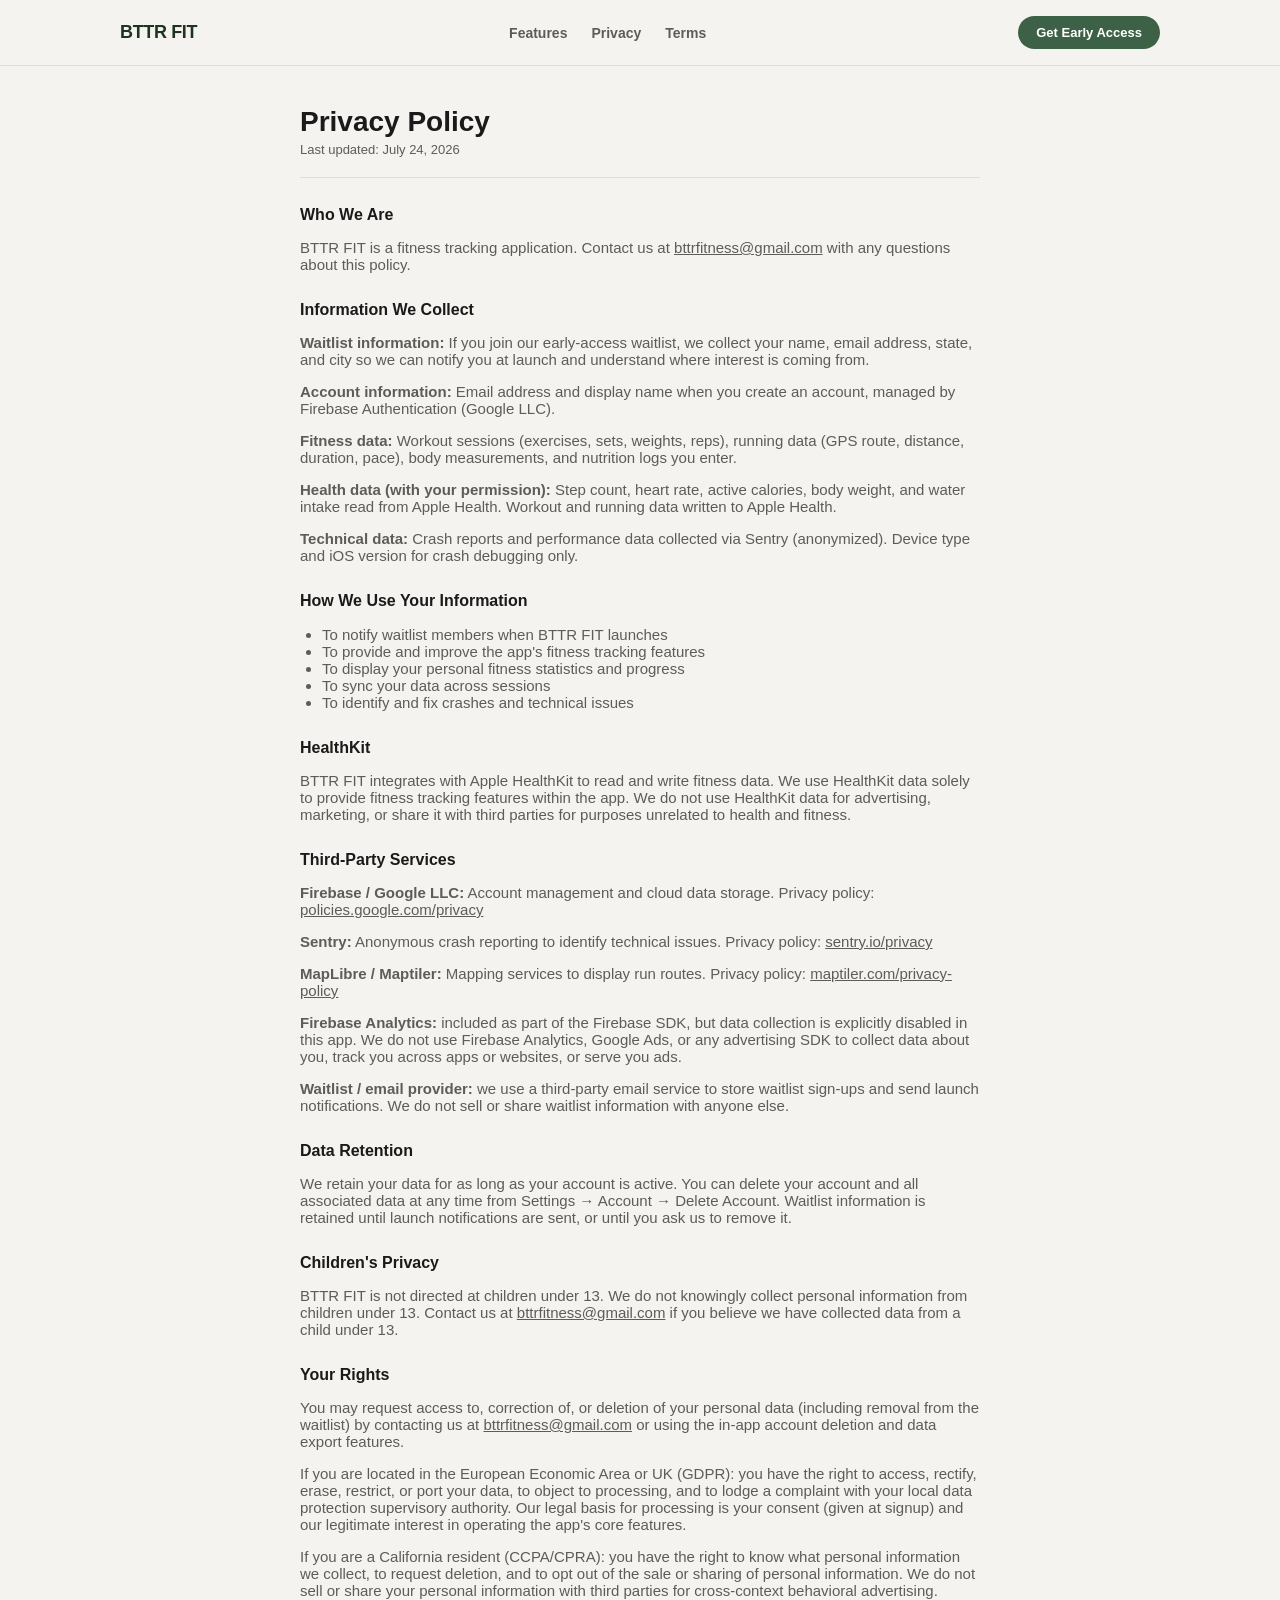
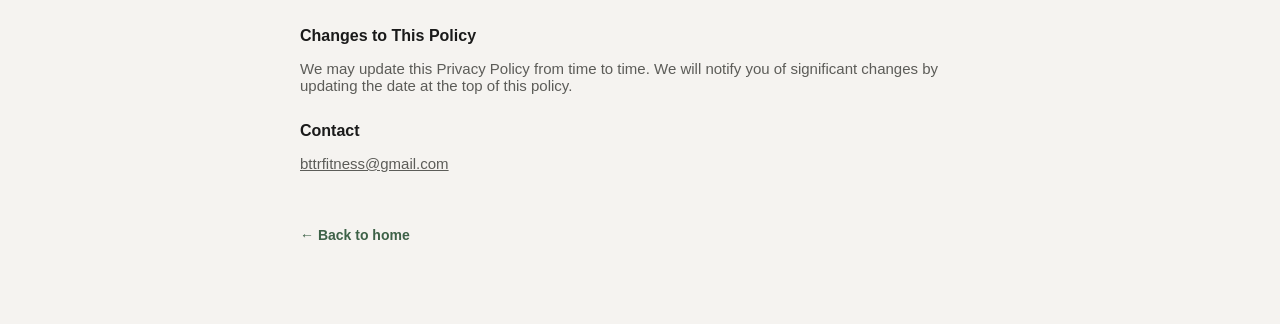
==== privacy.html @ d4135ac4 "Build real landing page: hero, waitlist form, features, privacy/terms" ====
<!doctype html>
<html lang="en">
<head>
<meta charset="UTF-8">
<meta name="viewport" content="width=device-width, initial-scale=1">
<title>Privacy Policy — BTTR FIT</title>
<link rel="stylesheet" href="style.css">
</head>
<body>

<nav class="nav">
  <div class="nav-inner">
    <a class="logo" href="index.html">BTTR FIT</a>
    <div class="nav-links">
      <a href="index.html#features">Features</a>
      <a href="privacy.html">Privacy</a>
      <a href="terms.html">Terms</a>
    </div>
    <a class="nav-cta" href="index.html#waitlist">Get Early Access</a>
  </div>
</nav>

<div class="legal-wrap">
  <h1>Privacy Policy</h1>
  <p class="updated">Last updated: July 24, 2026</p>
  <hr>

  <h2>Who We Are</h2>
  <p>BTTR FIT is a fitness tracking application. Contact us at <a href="mailto:bttrfitness@gmail.com">bttrfitness@gmail.com</a> with any questions about this policy.</p>

  <h2>Information We Collect</h2>
  <p><strong>Waitlist information:</strong> If you join our early-access waitlist, we collect your name, email address, state, and city so we can notify you at launch and understand where interest is coming from.</p>
  <p><strong>Account information:</strong> Email address and display name when you create an account, managed by Firebase Authentication (Google LLC).</p>
  <p><strong>Fitness data:</strong> Workout sessions (exercises, sets, weights, reps), running data (GPS route, distance, duration, pace), body measurements, and nutrition logs you enter.</p>
  <p><strong>Health data (with your permission):</strong> Step count, heart rate, active calories, body weight, and water intake read from Apple Health. Workout and running data written to Apple Health.</p>
  <p><strong>Technical data:</strong> Crash reports and performance data collected via Sentry (anonymized). Device type and iOS version for crash debugging only.</p>

  <h2>How We Use Your Information</h2>
  <ul>
    <li>To notify waitlist members when BTTR FIT launches</li>
    <li>To provide and improve the app's fitness tracking features</li>
    <li>To display your personal fitness statistics and progress</li>
    <li>To sync your data across sessions</li>
    <li>To identify and fix crashes and technical issues</li>
  </ul>

  <h2>HealthKit</h2>
  <p>BTTR FIT integrates with Apple HealthKit to read and write fitness data. We use HealthKit data solely to provide fitness tracking features within the app. We do not use HealthKit data for advertising, marketing, or share it with third parties for purposes unrelated to health and fitness.</p>

  <h2>Third-Party Services</h2>
  <p><strong>Firebase / Google LLC:</strong> Account management and cloud data storage. Privacy policy: <a href="https://policies.google.com/privacy">policies.google.com/privacy</a></p>
  <p><strong>Sentry:</strong> Anonymous crash reporting to identify technical issues. Privacy policy: <a href="https://sentry.io/privacy/">sentry.io/privacy</a></p>
  <p><strong>MapLibre / Maptiler:</strong> Mapping services to display run routes. Privacy policy: <a href="https://www.maptiler.com/privacy-policy/">maptiler.com/privacy-policy</a></p>
  <p><strong>Firebase Analytics:</strong> included as part of the Firebase SDK, but data collection is explicitly disabled in this app. We do not use Firebase Analytics, Google Ads, or any advertising SDK to collect data about you, track you across apps or websites, or serve you ads.</p>
  <p><strong>Waitlist / email provider:</strong> we use a third-party email service to store waitlist sign-ups and send launch notifications. We do not sell or share waitlist information with anyone else.</p>

  <h2>Data Retention</h2>
  <p>We retain your data for as long as your account is active. You can delete your account and all associated data at any time from Settings → Account → Delete Account. Waitlist information is retained until launch notifications are sent, or until you ask us to remove it.</p>

  <h2>Children's Privacy</h2>
  <p>BTTR FIT is not directed at children under 13. We do not knowingly collect personal information from children under 13. Contact us at <a href="mailto:bttrfitness@gmail.com">bttrfitness@gmail.com</a> if you believe we have collected data from a child under 13.</p>

  <h2>Your Rights</h2>
  <p>You may request access to, correction of, or deletion of your personal data (including removal from the waitlist) by contacting us at <a href="mailto:bttrfitness@gmail.com">bttrfitness@gmail.com</a> or using the in-app account deletion and data export features.</p>
  <p>If you are located in the European Economic Area or UK (GDPR): you have the right to access, rectify, erase, restrict, or port your data, to object to processing, and to lodge a complaint with your local data protection supervisory authority. Our legal basis for processing is your consent (given at signup) and our legitimate interest in operating the app's core features.</p>
  <p>If you are a California resident (CCPA/CPRA): you have the right to know what personal information we collect, to request deletion, and to opt out of the sale or sharing of personal information. We do not sell or share your personal information with third parties for cross-context behavioral advertising.</p>

  <h2>Changes to This Policy</h2>
  <p>We may update this Privacy Policy from time to time. We will notify you of significant changes by updating the date at the top of this policy.</p>

  <h2>Contact</h2>
  <p><a href="mailto:bttrfitness@gmail.com">bttrfitness@gmail.com</a></p>

  <a class="back" href="index.html">← Back to home</a>
</div>
</body>
</html>
---- style.css ----
:root {
  --green: #3D6147;
  --green-dark: #1E3320;
  --cream: #F5F3F0;
  --border: #E0DDD9;
  --text: #1A1A1A;
  --text-sub: #5C5C58;
}

* { box-sizing: border-box; }
html { scroll-behavior: smooth; }
body {
  margin: 0;
  font-family: -apple-system, BlinkMacSystemFont, "Segoe UI", Roboto, Helvetica, Arial, sans-serif;
  background: var(--cream);
  color: var(--text);
}
a { color: inherit; }
img { max-width: 100%; display: block; }

.container {
  max-width: 1080px;
  margin: 0 auto;
  padding: 0 20px;
}

/* Nav */
.nav {
  position: sticky;
  top: 0;
  z-index: 20;
  background: rgba(245, 243, 240, 0.9);
  backdrop-filter: blur(8px);
  border-bottom: 1px solid var(--border);
}
.nav-inner {
  display: flex;
  align-items: center;
  justify-content: space-between;
  padding: 16px 20px;
  max-width: 1080px;
  margin: 0 auto;
}
.logo {
  font-weight: 900;
  font-size: 18px;
  letter-spacing: -0.02em;
  text-decoration: none;
  color: var(--green-dark);
}
.nav-links {
  display: flex;
  gap: 24px;
  font-size: 14px;
  font-weight: 600;
}
.nav-links a { text-decoration: none; color: var(--text-sub); }
.nav-links a:hover { color: var(--green-dark); }
.nav-cta {
  background: var(--green);
  color: #fff !important;
  padding: 9px 18px;
  border-radius: 999px;
  text-decoration: none;
  font-size: 13px;
  font-weight: 700;
}

/* Hero */
.hero {
  padding: 56px 0 40px;
}
.hero-grid {
  display: grid;
  grid-template-columns: 1fr;
  gap: 40px;
  align-items: center;
}
@media (min-width: 860px) {
  .hero-grid { grid-template-columns: 1.05fr 0.95fr; gap: 24px; }
}

.eyebrow {
  display: inline-flex;
  align-items: center;
  gap: 6px;
  font-size: 12px;
  font-weight: 700;
  letter-spacing: 0.04em;
  text-transform: uppercase;
  color: var(--green);
  background: rgba(61, 97, 71, 0.1);
  padding: 6px 12px;
  border-radius: 999px;
  margin-bottom: 18px;
}
.dot {
  width: 6px; height: 6px;
  border-radius: 50%;
  background: var(--green);
}

h1.headline {
  font-size: 40px;
  line-height: 1.08;
  font-weight: 900;
  letter-spacing: -0.02em;
  margin: 0 0 16px;
}
@media (min-width: 640px) {
  h1.headline { font-size: 52px; }
}

.tagline {
  font-size: 17px;
  color: var(--text-sub);
  max-width: 480px;
  margin: 0 0 28px;
  line-height: 1.55;
}

.feature-pills {
  display: flex;
  flex-wrap: wrap;
  gap: 10px;
  margin-bottom: 8px;
}
.pill {
  font-size: 13px;
  font-weight: 600;
  color: var(--green-dark);
  background: #fff;
  border: 1px solid var(--border);
  padding: 8px 14px;
  border-radius: 999px;
}

/* Phone mockup */
.phone-stage {
  position: relative;
  display: flex;
  justify-content: center;
  padding: 20px 0;
}
.phone-glow {
  position: absolute;
  width: 320px;
  height: 320px;
  background: radial-gradient(circle, rgba(61,97,71,0.18), transparent 70%);
  filter: blur(10px);
  z-index: 0;
}
.phone {
  position: relative;
  z-index: 1;
  width: 240px;
  height: 490px;
  background: var(--green-dark);
  border-radius: 40px;
  padding: 12px;
  box-shadow: 0 30px 60px -20px rgba(30, 51, 32, 0.45);
}
.phone-screen {
  width: 100%;
  height: 100%;
  border-radius: 28px;
  background: linear-gradient(160deg, #fff, var(--cream));
  display: flex;
  align-items: center;
  justify-content: center;
  overflow: hidden;
  border: 1px solid rgba(255,255,255,0.08);
}
.phone-placeholder {
  text-align: center;
  color: var(--text-sub);
  padding: 20px;
}
.phone-placeholder .icon {
  font-size: 32px;
  margin-bottom: 10px;
}
.phone-placeholder p {
  font-size: 12px;
  font-weight: 600;
  margin: 0;
}

/* Waitlist card */
.waitlist {
  background: #fff;
  border: 1px solid var(--border);
  border-radius: 20px;
  padding: 28px 24px;
  box-shadow: 0 20px 50px -30px rgba(30, 51, 32, 0.3);
}
.waitlist h2 {
  font-size: 20px;
  font-weight: 800;
  margin: 0 0 4px;
}
.waitlist p.sub {
  font-size: 13px;
  color: var(--text-sub);
  margin: 0 0 20px;
}
.form-row {
  display: grid;
  grid-template-columns: 1fr 1fr;
  gap: 12px;
}
.field {
  margin-bottom: 12px;
}
.field label {
  display: block;
  font-size: 12px;
  font-weight: 700;
  color: var(--text-sub);
  margin-bottom: 6px;
}
.field input {
  width: 100%;
  padding: 12px 14px;
  border-radius: 10px;
  border: 1px solid var(--border);
  background: var(--cream);
  font-size: 14px;
  font-family: inherit;
  color: var(--text);
}
.field input:focus {
  outline: none;
  border-color: var(--green);
  background: #fff;
}
.submit-btn {
  width: 100%;
  padding: 14px;
  border: none;
  border-radius: 10px;
  background: var(--green);
  color: #fff;
  font-size: 15px;
  font-weight: 800;
  cursor: pointer;
  margin-top: 4px;
}
.submit-btn:hover { background: var(--green-dark); }
.form-note {
  font-size: 11.5px;
  color: var(--text-sub);
  margin-top: 12px;
  line-height: 1.5;
}
.form-note a { color: var(--green); font-weight: 600; }
.success-msg {
  display: none;
  text-align: center;
  padding: 20px 0;
}
.success-msg .check {
  font-size: 32px;
  margin-bottom: 8px;
}
.success-msg h3 { margin: 0 0 4px; font-size: 17px; }
.success-msg p { font-size: 13px; color: var(--text-sub); margin: 0; }

/* Features section */
.features {
  padding: 60px 0;
  border-top: 1px solid var(--border);
}
.features h2 {
  font-size: 26px;
  font-weight: 900;
  text-align: center;
  margin: 0 0 8px;
}
.features > .container > p {
  text-align: center;
  color: var(--text-sub);
  font-size: 15px;
  margin: 0 0 36px;
}
.feature-grid {
  display: grid;
  grid-template-columns: 1fr;
  gap: 16px;
}
@media (min-width: 640px) {
  .feature-grid { grid-template-columns: repeat(2, 1fr); }
}
@media (min-width: 960px) {
  .feature-grid { grid-template-columns: repeat(4, 1fr); }
}
.feature-card {
  background: #fff;
  border: 1px solid var(--border);
  border-radius: 16px;
  padding: 22px;
}
.feature-card .icon {
  width: 40px; height: 40px;
  border-radius: 10px;
  background: rgba(61, 97, 71, 0.1);
  display: flex;
  align-items: center;
  justify-content: center;
  font-size: 18px;
  margin-bottom: 14px;
}
.feature-card h3 {
  font-size: 15px;
  font-weight: 800;
  margin: 0 0 6px;
}
.feature-card p {
  font-size: 13px;
  color: var(--text-sub);
  margin: 0;
  line-height: 1.5;
}

/* Bottom CTA */
.bottom-cta {
  padding: 60px 0 70px;
  text-align: center;
}
.bottom-cta h2 {
  font-size: 28px;
  font-weight: 900;
  margin: 0 0 10px;
}
.bottom-cta p {
  color: var(--text-sub);
  font-size: 15px;
  margin: 0 0 24px;
}
.bottom-cta a.btn {
  display: inline-block;
  background: var(--green);
  color: #fff;
  text-decoration: none;
  font-weight: 800;
  font-size: 15px;
  padding: 14px 28px;
  border-radius: 999px;
}

/* Footer */
footer {
  border-top: 1px solid var(--border);
  padding: 28px 0;
}
.footer-inner {
  display: flex;
  flex-direction: column;
  gap: 12px;
  font-size: 13px;
  color: var(--text-sub);
}
@media (min-width: 640px) {
  .footer-inner { flex-direction: row; justify-content: space-between; align-items: center; }
}
.footer-links {
  display: flex;
  gap: 18px;
}
.footer-links a { text-decoration: none; color: var(--text-sub); font-weight: 600; }
.footer-links a:hover { color: var(--green-dark); }

/* Legal pages reuse */
.legal-wrap {
  max-width: 720px;
  margin: 0 auto;
  padding: 40px 20px 80px;
}
.legal-wrap h1 {
  font-size: 28px;
  font-weight: 900;
  margin: 0 0 4px;
}
.legal-wrap .updated {
  font-size: 13px;
  color: var(--text-sub);
  margin: 0 0 20px;
}
.legal-wrap hr {
  border: none;
  border-top: 1px solid var(--border);
  margin: 0 0 28px;
}
.legal-wrap h2 {
  font-size: 16px;
  font-weight: 700;
  margin: 28px 0 8px;
}
.legal-wrap p, .legal-wrap li {
  font-size: 15px;
  color: var(--text-sub);
}
.legal-wrap ul, .legal-wrap ol { padding-left: 22px; }
.legal-wrap .back { display: inline-block; margin-top: 40px; font-size: 14px; font-weight: 600; text-decoration: none; color: var(--green); }
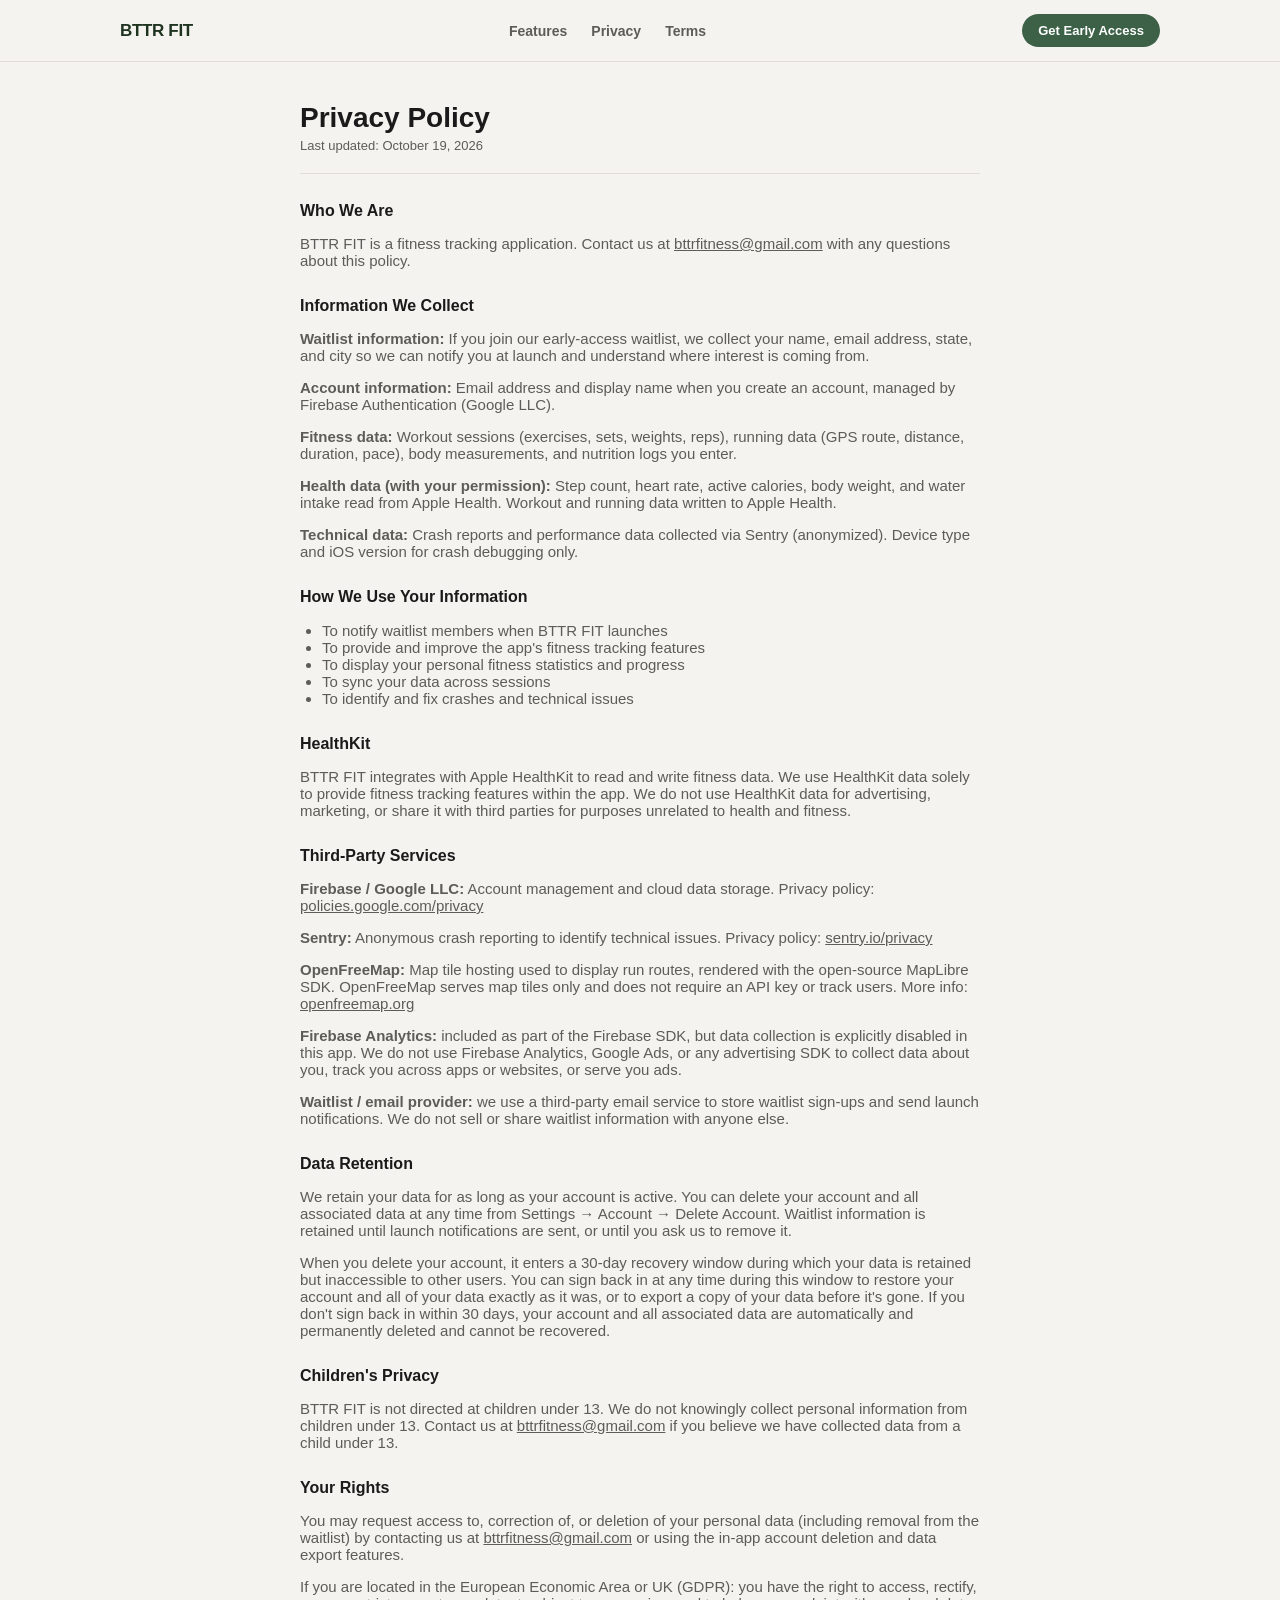
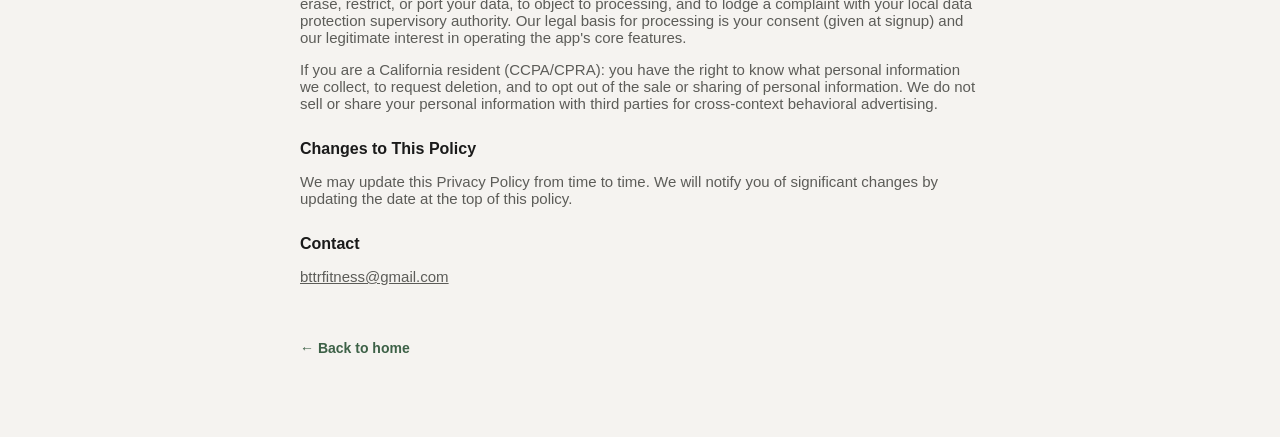
==== commit 170bce16: "Update privacy policy: OpenFreeMap (not Maptiler), account deletion recovery window The mapping serv" ====
--- a/privacy.html
+++ b/privacy.html
@@ -22,7 +22,7 @@
 
 <div class="legal-wrap">
   <h1>Privacy Policy</h1>
-  <p class="updated">Last updated: July 24, 2026</p>
+  <p class="updated">Last updated: October 19, 2026</p>
   <hr>
 
   <h2>Who We Are</h2>
@@ -50,12 +50,13 @@
   <h2>Third-Party Services</h2>
   <p><strong>Firebase / Google LLC:</strong> Account management and cloud data storage. Privacy policy: <a href="https://policies.google.com/privacy">policies.google.com/privacy</a></p>
   <p><strong>Sentry:</strong> Anonymous crash reporting to identify technical issues. Privacy policy: <a href="https://sentry.io/privacy/">sentry.io/privacy</a></p>
-  <p><strong>MapLibre / Maptiler:</strong> Mapping services to display run routes. Privacy policy: <a href="https://www.maptiler.com/privacy-policy/">maptiler.com/privacy-policy</a></p>
+  <p><strong>OpenFreeMap:</strong> Map tile hosting used to display run routes, rendered with the open-source MapLibre SDK. OpenFreeMap serves map tiles only and does not require an API key or track users. More info: <a href="https://openfreemap.org">openfreemap.org</a></p>
   <p><strong>Firebase Analytics:</strong> included as part of the Firebase SDK, but data collection is explicitly disabled in this app. We do not use Firebase Analytics, Google Ads, or any advertising SDK to collect data about you, track you across apps or websites, or serve you ads.</p>
   <p><strong>Waitlist / email provider:</strong> we use a third-party email service to store waitlist sign-ups and send launch notifications. We do not sell or share waitlist information with anyone else.</p>
 
   <h2>Data Retention</h2>
   <p>We retain your data for as long as your account is active. You can delete your account and all associated data at any time from Settings → Account → Delete Account. Waitlist information is retained until launch notifications are sent, or until you ask us to remove it.</p>
+  <p>When you delete your account, it enters a 30-day recovery window during which your data is retained but inaccessible to other users. You can sign back in at any time during this window to restore your account and all of your data exactly as it was, or to export a copy of your data before it's gone. If you don't sign back in within 30 days, your account and all associated data are automatically and permanently deleted and cannot be recovered.</p>
 
   <h2>Children's Privacy</h2>
   <p>BTTR FIT is not directed at children under 13. We do not knowingly collect personal information from children under 13. Contact us at <a href="mailto:bttrfitness@gmail.com">bttrfitness@gmail.com</a> if you believe we have collected data from a child under 13.</p>
--- a/style.css
+++ b/style.css
@@ -32,45 +32,63 @@
   background: rgba(245, 243, 240, 0.9);
   backdrop-filter: blur(8px);
   border-bottom: 1px solid var(--border);
+  transition: box-shadow 0.25s ease, background 0.25s ease;
+}
+.nav.scrolled {
+  background: rgba(245, 243, 240, 0.97);
+  box-shadow: 0 8px 24px -18px rgba(30, 51, 32, 0.5);
 }
 .nav-inner {
   display: flex;
   align-items: center;
   justify-content: space-between;
-  padding: 16px 20px;
+  gap: 12px;
+  padding: 14px 20px;
   max-width: 1080px;
   margin: 0 auto;
 }
 .logo {
   font-weight: 900;
-  font-size: 18px;
+  font-size: 17px;
   letter-spacing: -0.02em;
   text-decoration: none;
   color: var(--green-dark);
+  white-space: nowrap;
+  flex-shrink: 0;
 }
 .nav-links {
-  display: flex;
+  display: none;
   gap: 24px;
   font-size: 14px;
   font-weight: 600;
 }
-.nav-links a { text-decoration: none; color: var(--text-sub); }
+.nav-links a { text-decoration: none; color: var(--text-sub); white-space: nowrap; }
 .nav-links a:hover { color: var(--green-dark); }
+@media (min-width: 720px) {
+  .nav-links { display: flex; }
+}
 .nav-cta {
   background: var(--green);
   color: #fff !important;
-  padding: 9px 18px;
+  padding: 9px 16px;
   border-radius: 999px;
   text-decoration: none;
+  white-space: nowrap;
+  flex-shrink: 0;
   font-size: 13px;
   font-weight: 700;
+  transition: transform 0.15s ease;
 }
 
 /* Hero */
 .hero {
+  position: relative;
   padding: 56px 0 40px;
+  overflow: hidden;
 }
 .hero-grid {
+  position: relative;
+  z-index: 1;
   display: grid;
   grid-template-columns: 1fr;
   gap: 40px;
@@ -78,6 +96,54 @@
 }
 @media (min-width: 860px) {
   .hero-grid { grid-template-columns: 1.05fr 0.95fr; gap: 24px; }
+}
+
+/* Floating background blobs — Jitter-style ambient motion */
+.blob {
+  position: absolute;
+  border-radius: 50%;
+  filter: blur(60px);
+  z-index: 0;
+  opacity: 0.55;
+  pointer-events: none;
+}
+.blob-a {
+  width: 420px; height: 420px;
+  top: -160px; left: -140px;
+  background: radial-gradient(circle, rgba(61,97,71,0.35), transparent 70%);
+  animation: blobDrift1 14s ease-in-out infinite;
+}
+.blob-b {
+  width: 380px; height: 380px;
+  bottom: -180px; right: -120px;
+  background: radial-gradient(circle, rgba(30,51,32,0.28), transparent 70%);
+  animation: blobDrift2 18s ease-in-out infinite;
+}
+@keyframes blobDrift1 {
+  0%, 100% { transform: translate(0, 0) scale(1); }
+  50% { transform: translate(50px, 40px) scale(1.15); }
+}
+@keyframes blobDrift2 {
+  0%, 100% { transform: translate(0, 0) scale(1); }
+  50% { transform: translate(-40px, -30px) scale(1.1); }
+}
+@media (prefers-reduced-motion: reduce) {
+  .blob-a, .blob-b { animation: none; }
+}
+
+/* Hero entrance — spring/overshoot, Jitter-style */
+.hero-in {
+  opacity: 0;
+  transform: translateY(36px) scale(0.94);
+  animation: heroIn 0.85s cubic-bezier(0.34, 1.56, 0.64, 1) forwards;
+  animation-delay: var(--d, 0s);
+}
+@keyframes heroIn {
+  60% { opacity: 1; }
+  to { opacity: 1; transform: translateY(0) scale(1); }
+}
+@media (prefers-reduced-motion: reduce) {
+  .hero-in { animation: none; opacity: 1; transform: none; }
 }
 
 .eyebrow {
@@ -98,6 +164,14 @@
   width: 6px; height: 6px;
   border-radius: 50%;
   background: var(--green);
+  animation: dotPulse 1.8s ease-in-out infinite;
+}
+@keyframes dotPulse {
+  0%, 100% { transform: scale(1); opacity: 1; box-shadow: 0 0 0 0 rgba(61,97,71,0.5); }
+  50% { transform: scale(1.3); opacity: 0.7; box-shadow: 0 0 0 5px rgba(61,97,71,0); }
+}
+@media (prefers-reduced-motion: reduce) {
+  .dot { animation: none; }
 }
 
 h1.headline {
@@ -133,13 +207,34 @@
   border: 1px solid var(--border);
   padding: 8px 14px;
   border-radius: 999px;
+  opacity: 0;
+  transform: translateY(14px) scale(0.85);
+  animation: pillPop 0.6s cubic-bezier(0.34, 1.56, 0.64, 1) forwards;
+  transition: transform 0.2s ease, box-shadow 0.2s ease;
+}
+.pill:hover {
+  transform: translateY(-3px) scale(1.04);
+  box-shadow: 0 10px 20px -14px rgba(30, 51, 32, 0.5);
+}
+.feature-pills.hero-in .pill:nth-child(1) { animation-delay: 1.05s; }
+.feature-pills.hero-in .pill:nth-child(2) { animation-delay: 1.15s; }
+.feature-pills.hero-in .pill:nth-child(3) { animation-delay: 1.25s; }
+.feature-pills.hero-in .pill:nth-child(4) { animation-delay: 1.35s; }
+.feature-pills.hero-in .pill:nth-child(5) { animation-delay: 1.45s; }
+@keyframes pillPop {
+  60% { opacity: 1; }
+  to { opacity: 1; transform: translateY(0) scale(1); }
+}
+@media (prefers-reduced-motion: reduce) {
+  .pill { animation: none; opacity: 1; transform: none; }
 }
 
 /* Phone mockup */
 .phone-stage {
   position: relative;
   display: flex;
-  justify-content: center;
+  flex-direction: column;
+  align-items: center;
   padding: 20px 0;
 }
 .phone-glow {
@@ -153,37 +248,88 @@
 .phone {
   position: relative;
   z-index: 1;
-  width: 240px;
-  height: 490px;
-  background: var(--green-dark);
-  border-radius: 40px;
-  padding: 12px;
-  box-shadow: 0 30px 60px -20px rgba(30, 51, 32, 0.45);
-}
+  width: 250px;
+  height: 512px;
+  background: linear-gradient(150deg, #303034, #0b0b0d 60%);
+  border-radius: 52px;
+  padding: 8px;
+  box-shadow:
+    0 40px 70px -25px rgba(30, 51, 32, 0.5),
+    inset 0 0 0 2px rgba(255, 255, 255, 0.08),
+    inset 0 0 0 5px rgba(0, 0, 0, 0.4);
+}
+.phone-btn {
+  position: absolute;
+  background: #0b0b0d;
+  box-shadow: inset 0 0 0 1px rgba(255,255,255,0.06);
+}
+.phone-btn.mute { left: -3px; top: 108px; width: 3px; height: 26px; border-radius: 2px 0 0 2px; }
+.phone-btn.vol-up { left: -3px; top: 150px; width: 3px; height: 46px; border-radius: 2px 0 0 2px; }
+.phone-btn.vol-down { left: -3px; top: 204px; width: 3px; height: 46px; border-radius: 2px 0 0 2px; }
+.phone-btn.power { right: -3px; top: 160px; width: 3px; height: 70px; border-radius: 0 2px 2px 0; }
 .phone-screen {
+  position: relative;
   width: 100%;
   height: 100%;
-  border-radius: 28px;
+  border-radius: 44px;
   background: linear-gradient(160deg, #fff, var(--cream));
-  display: flex;
-  align-items: center;
-  justify-content: center;
   overflow: hidden;
-  border: 1px solid rgba(255,255,255,0.08);
-}
-.phone-placeholder {
+}
+.dynamic-island {
+  position: absolute;
+  top: 14px;
+  left: 50%;
+  transform: translateX(-50%);
+  width: 84px;
+  height: 22px;
+  background: #000;
+  border-radius: 999px;
+  z-index: 5;
+}
+.phone-shot {
+  position: absolute;
+  inset: 0;
+  width: 100%;
+  height: 100%;
+  object-fit: cover;
+  object-position: top center;
+  opacity: 0;
+  transform: scale(1.03);
+  transition: opacity 0.7s ease, transform 1.8s ease;
+}
+.phone-shot.active {
+  opacity: 1;
+  transform: scale(1);
+}
+.phone-sheen {
+  position: absolute;
+  inset: 0;
+  background: linear-gradient(115deg, rgba(255,255,255,0.16) 0%, rgba(255,255,255,0) 30%);
+  pointer-events: none;
+  z-index: 6;
+}
+.phone-caption {
+  margin-top: 16px;
   text-align: center;
-  color: var(--text-sub);
-  padding: 20px;
-}
-.phone-placeholder .icon {
-  font-size: 32px;
-  margin-bottom: 10px;
-}
-.phone-placeholder p {
   font-size: 12px;
-  font-weight: 600;
-  margin: 0;
+  font-weight: 700;
+  letter-spacing: 0.04em;
+  text-transform: uppercase;
+  color: var(--text-sub);
+}
+
+/* Scroll reveal — spring bounce */
+.reveal {
+  opacity: 0;
+  transform: translateY(40px) scale(0.92);
+  transition: opacity 0.6s cubic-bezier(0.34, 1.56, 0.64, 1), transform 0.6s cubic-bezier(0.34, 1.56, 0.64, 1);
+}
+.reveal.in-view {
+  opacity: 1;
+  transform: translateY(0) scale(1);
+}
+@media (prefers-reduced-motion: reduce) {
+  .reveal { opacity: 1; transform: none; transition: none; }
 }
 
 /* Waitlist card */
@@ -299,6 +445,11 @@
   border: 1px solid var(--border);
   border-radius: 16px;
   padding: 22px;
+  transition: transform 0.25s ease, box-shadow 0.25s ease;
+}
+.feature-card:hover {
+  transform: translateY(-4px);
+  box-shadow: 0 20px 40px -28px rgba(30, 51, 32, 0.4);
 }
 .feature-card .icon {
   width: 40px; height: 40px;
@@ -346,6 +497,61 @@
   font-size: 15px;
   padding: 14px 28px;
   border-radius: 999px;
+  transition: transform 0.2s ease, background 0.2s ease;
+}
+.bottom-cta a.btn:hover {
+  background: var(--green-dark);
+  transform: translateY(-2px) scale(1.04);
+}
+/* Discord buttons — hidden until DISCORD_URL is set in index.html. The
+   explicit [hidden] rule is needed because display:inline-flex below would
+   otherwise override the browser's default hidden behavior. */
+[data-discord][hidden] { display: none !important; }
+.cta-row {
+  display: flex;
+  flex-wrap: wrap;
+  justify-content: center;
+  gap: 12px;
+}
+.discord-icon { width: 20px; height: 20px; flex: none; }
+.bottom-cta a.btn.btn-discord {
+  display: inline-flex;
+  align-items: center;
+  gap: 8px;
+  background: transparent;
+  color: var(--green);
+  box-shadow: inset 0 0 0 2px var(--green);
+}
+.bottom-cta a.btn.btn-discord:hover {
+  background: #5865F2;
+  color: #fff;
+  box-shadow: inset 0 0 0 2px #5865F2;
+}
+.discord-link {
+  display: inline-flex;
+  align-items: center;
+  gap: 8px;
+  margin-top: 16px;
+  padding: 10px 18px;
+  border-radius: 999px;
+  background: #5865F2;
+  color: #fff;
+  font-size: 14px;
+  font-weight: 700;
+  text-decoration: none;
+  transition: transform 0.2s ease, background 0.2s ease;
+}
+.discord-link:hover { background: #4752C4; transform: translateY(-1px); }
+.nav-cta {
+  animation: ctaPulse 3.2s ease-in-out infinite;
+}
+.nav-cta:hover { animation-play-state: paused; }
+@keyframes ctaPulse {
+  0%, 100% { box-shadow: 0 0 0 0 rgba(61, 97, 71, 0.35); }
+  50% { box-shadow: 0 0 0 8px rgba(61, 97, 71, 0); }
+}
+@media (prefers-reduced-motion: reduce) {
+  .nav-cta { animation: none; }
 }
 
 /* Footer */
